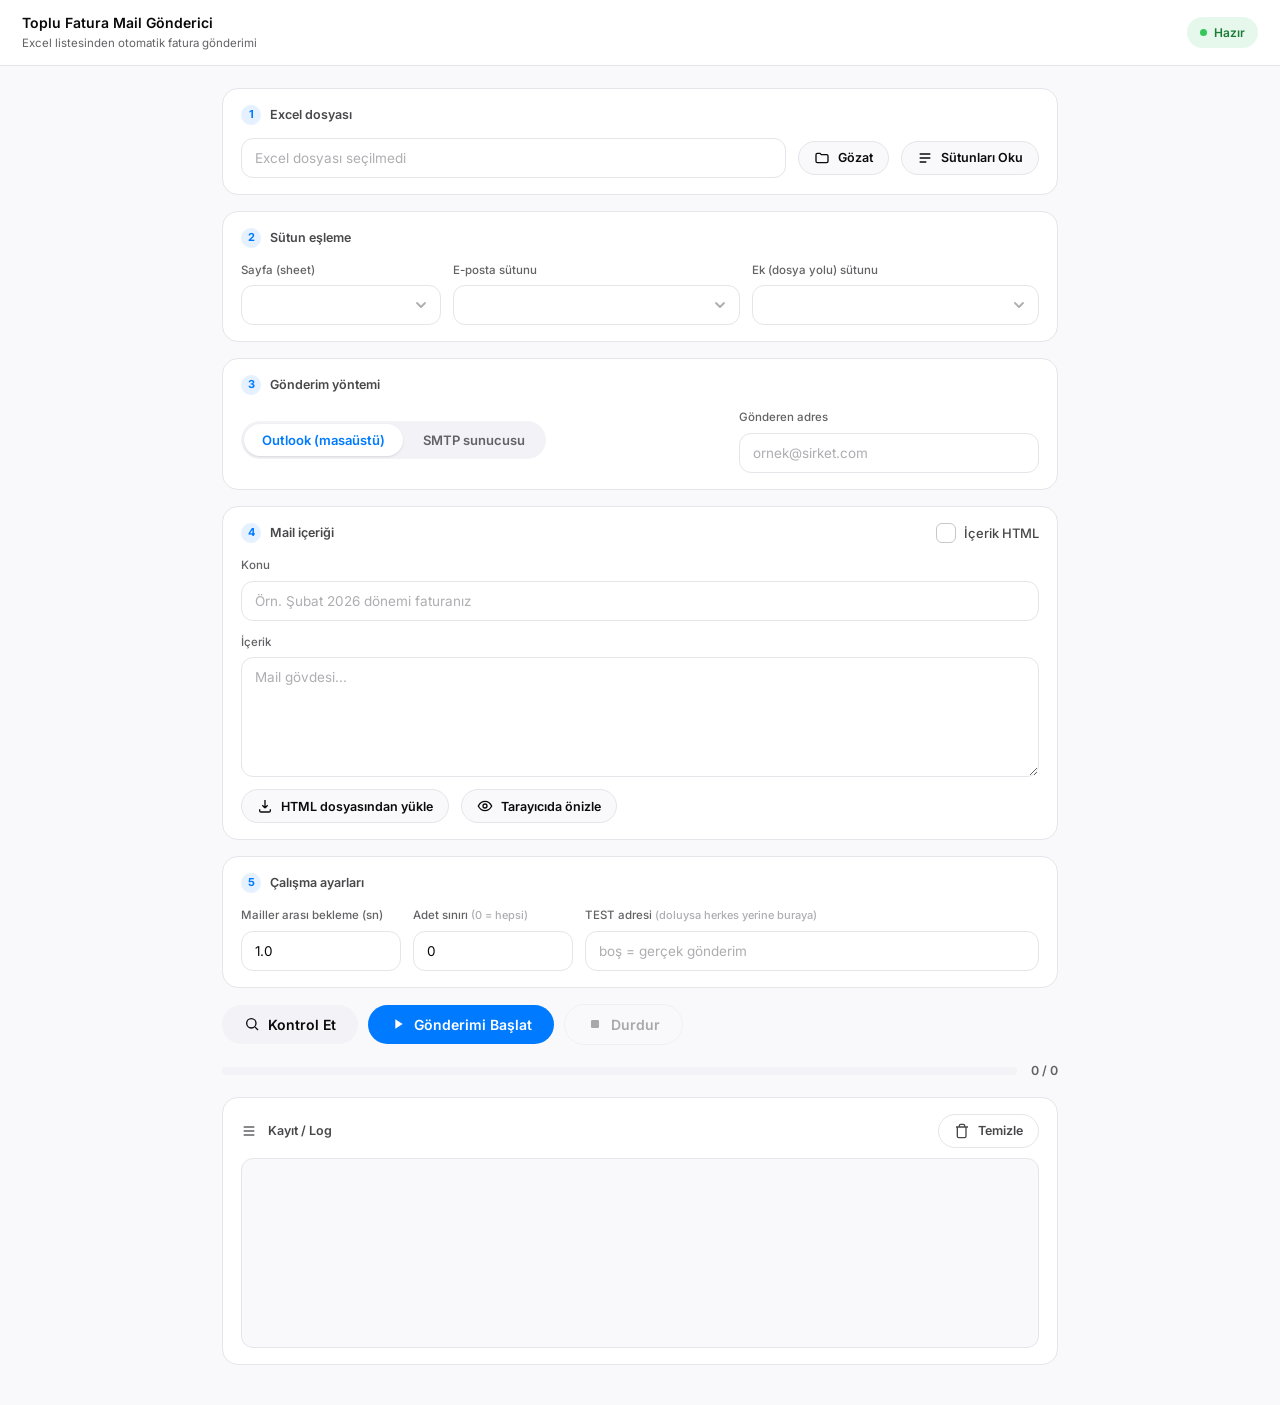
==== Python/bulk-mail-sender/web/index.html @ eb894335 "bulk mail sender tasarım değişikliği" ====
<!doctype html>
<html lang="tr">
<head>
  <meta charset="utf-8" />
  <meta name="viewport" content="width=device-width, initial-scale=1" />
  <meta name="theme-color" content="#007AFF" />
  <title>Toplu Fatura Mail Gönderici</title>
  <link rel="stylesheet" href="theme.css" />
</head>
<body>
  <!-- Üst bar -->
  <div class="topbar">
    <div class="brand">
      <div>
        <div class="brand-title">Toplu Fatura Mail Gönderici</div>
        <div class="brand-sub">Excel listesinden otomatik fatura gönderimi</div>
      </div>
    </div>
    <div id="status" class="status-badge"><span class="dot"></span> Hazır</div>
  </div>

  <div class="wrap">

    <!-- 1) Excel dosyası -->
    <div class="card">
      <div class="card-label"><span class="num">1</span> Excel dosyası</div>
      <div class="row">
        <input type="text" id="xlsx" placeholder="Excel dosyası seçilmedi" readonly style="flex:1" />
        <button class="btn btn-ghost btn-sm" id="btn-browse">
          <svg viewBox="0 0 24 24" fill="none" stroke="currentColor" stroke-width="2"><path d="M3 7a2 2 0 012-2h4l2 2h8a2 2 0 012 2v8a2 2 0 01-2 2H5a2 2 0 01-2-2V7z"/></svg>
          Gözat
        </button>
        <button class="btn btn-ghost btn-sm" id="btn-read">
          <svg viewBox="0 0 24 24" fill="none" stroke="currentColor" stroke-width="2"><path d="M4 6h16M4 12h16M4 18h10"/></svg>
          Sütunları Oku
        </button>
      </div>
    </div>

    <!-- 2) Sütun eşleme -->
    <div class="card">
      <div class="card-label"><span class="num">2</span> Sütun eşleme</div>
      <div class="row">
        <div class="field" style="max-width:200px">
          <span class="field-label">Sayfa (sheet)</span>
          <select id="sheet"></select>
        </div>
        <div class="field">
          <span class="field-label">E-posta sütunu</span>
          <select id="email-col"></select>
        </div>
        <div class="field">
          <span class="field-label">Ek (dosya yolu) sütunu</span>
          <select id="attach-col"></select>
        </div>
      </div>
    </div>

    <!-- 3) Gönderim yöntemi -->
    <div class="card">
      <div class="card-label"><span class="num">3</span> Gönderim yöntemi</div>
      <div class="row" style="justify-content:space-between">
        <div class="seg" id="method-seg">
          <button data-method="outlook" class="on">Outlook (masaüstü)</button>
          <button data-method="smtp">SMTP sunucusu</button>
        </div>
        <div class="field" style="max-width:300px">
          <span class="field-label">Gönderen adres</span>
          <input type="text" id="sender" placeholder="ornek@sirket.com" />
        </div>
      </div>

      <div class="smtp-panel hidden" id="smtp-panel">
        <div class="row">
          <div class="field"><span class="field-label">Sunucu</span><input type="text" id="smtp-host" placeholder="smtp.sirket.com" /></div>
          <div class="field" style="max-width:110px"><span class="field-label">Port</span><input type="number" id="smtp-port" value="587" /></div>
          <div class="field" style="max-width:150px"><span class="field-label">Güvenlik</span>
            <select id="smtp-security"><option value="starttls">starttls</option><option value="ssl">ssl</option><option value="none">none</option></select>
          </div>
        </div>
        <div class="row" style="margin-top:12px">
          <div class="field"><span class="field-label">Kullanıcı</span><input type="text" id="smtp-user" placeholder="kullanıcı adı" /></div>
          <div class="field"><span class="field-label">Şifre <span class="hint">(kaydedilir)</span></span><input type="password" id="smtp-pass" placeholder="••••••••" /></div>
        </div>
      </div>
    </div>

    <!-- 4) Mail içeriği -->
    <div class="card">
      <div class="card-label" style="justify-content:space-between">
        <span style="display:flex;align-items:center;gap:9px"><span class="num">4</span> Mail içeriği</span>
        <label class="check">
          <input type="checkbox" id="is-html" />
          <span class="box"><svg viewBox="0 0 24 24" fill="none" stroke="currentColor" stroke-width="3"><path d="M20 6L9 17l-5-5"/></svg></span>
          İçerik HTML
        </label>
      </div>
      <div class="field" style="margin-bottom:12px">
        <span class="field-label">Konu</span>
        <input type="text" id="subject" placeholder="Örn. Şubat 2026 dönemi faturanız" />
      </div>
      <div class="field">
        <span class="field-label">İçerik</span>
        <textarea id="body" placeholder="Mail gövdesi..."></textarea>
      </div>
      <div class="row" style="margin-top:12px">
        <button class="btn btn-ghost btn-sm" id="btn-load-html">
          <svg viewBox="0 0 24 24" fill="none" stroke="currentColor" stroke-width="2"><path d="M12 3v12m0 0l-4-4m4 4l4-4M4 17v2a2 2 0 002 2h12a2 2 0 002-2v-2"/></svg>
          HTML dosyasından yükle
        </button>
        <button class="btn btn-ghost btn-sm" id="btn-preview">
          <svg viewBox="0 0 24 24" fill="none" stroke="currentColor" stroke-width="2"><path d="M2 12s3.5-7 10-7 10 7 10 7-3.5 7-10 7-10-7-10-7z"/><circle cx="12" cy="12" r="3"/></svg>
          Tarayıcıda önizle
        </button>
      </div>
    </div>

    <!-- 5) Çalışma ayarları -->
    <div class="card">
      <div class="card-label"><span class="num">5</span> Çalışma ayarları</div>
      <div class="row">
        <div class="field" style="max-width:160px">
          <span class="field-label">Mailler arası bekleme (sn)</span>
          <input type="number" id="delay" value="1.0" step="0.1" min="0" />
        </div>
        <div class="field" style="max-width:160px">
          <span class="field-label">Adet sınırı <span class="hint">(0 = hepsi)</span></span>
          <input type="number" id="limit" value="0" min="0" />
        </div>
        <div class="field">
          <span class="field-label">TEST adresi <span class="hint">(doluysa herkes yerine buraya)</span></span>
          <input type="text" id="test" placeholder="boş = gerçek gönderim" />
        </div>
      </div>
    </div>

    <!-- Aksiyonlar -->
    <div class="actions">
      <button class="btn btn-secondary" id="btn-check">
        <svg viewBox="0 0 24 24" fill="none" stroke="currentColor" stroke-width="2"><circle cx="11" cy="11" r="7"/><path d="M21 21l-4.3-4.3"/></svg>
        Kontrol Et
      </button>
      <button class="btn btn-primary" id="btn-start">
        <svg viewBox="0 0 24 24" fill="currentColor"><path d="M8 5v14l11-7z"/></svg>
        Gönderimi Başlat
      </button>
      <button class="btn btn-outline" id="btn-stop" disabled>
        <svg viewBox="0 0 24 24" fill="currentColor"><rect x="6" y="6" width="12" height="12" rx="2"/></svg>
        Durdur
      </button>
    </div>
    <div class="progress-row">
      <div class="track"><div class="fill" id="fill"></div></div>
      <span class="count" id="count">0 / 0</span>
    </div>

    <!-- Log -->
    <div class="card">
      <div class="log-head">
        <div class="card-label" style="margin-bottom:0"><svg width="16" height="16" viewBox="0 0 24 24" fill="none" stroke="var(--gray-500)" stroke-width="2" style="margin-right:2px"><path d="M4 6h16M4 12h16M4 18h16"/></svg> Kayıt / Log</div>
        <button class="btn btn-outline btn-sm" id="btn-clear-log">
          <svg viewBox="0 0 24 24" fill="none" stroke="currentColor" stroke-width="2"><path d="M3 6h18M8 6V4a2 2 0 012-2h4a2 2 0 012 2v2m2 0v14a2 2 0 01-2 2H7a2 2 0 01-2-2V6"/></svg>
          Temizle
        </button>
      </div>
      <div class="log" id="log"></div>
    </div>

  </div>

  <!-- Bildirim ve onay katmanları -->
  <div class="toast-wrap" id="toast-wrap"></div>
  <div class="modal-backdrop hidden" id="modal">
    <div class="modal">
      <h3 id="modal-title">Onay</h3>
      <div class="modal-body" id="modal-body"></div>
      <div class="modal-actions">
        <button class="btn btn-secondary btn-sm" id="modal-cancel">Vazgeç</button>
        <button class="btn btn-primary btn-sm" id="modal-ok">Başlat</button>
      </div>
    </div>
  </div>

  <script src="app.js"></script>
</body>
</html>
---- Python/bulk-mail-sender/web/theme.css ----
/* ================================================================
   Toplu Fatura Mail Gönderici — yavuzyazici.com teması
   Renk/tipografi değerleri siteyle birebir aynıdır (app.css :root).
   ================================================================ */

@font-face { font-family:'Inter'; font-style:normal; font-weight:400; font-display:swap; src:url('fonts/Inter-400.ttf') format('truetype'); }
@font-face { font-family:'Inter'; font-style:normal; font-weight:500; font-display:swap; src:url('fonts/Inter-500.ttf') format('truetype'); }
@font-face { font-family:'Inter'; font-style:normal; font-weight:600; font-display:swap; src:url('fonts/Inter-600.ttf') format('truetype'); }
@font-face { font-family:'Inter'; font-style:normal; font-weight:700; font-display:swap; src:url('fonts/Inter-700.ttf') format('truetype'); }
@font-face { font-family:'Inter'; font-style:normal; font-weight:900; font-display:swap; src:url('fonts/Inter-900.ttf') format('truetype'); }

:root {
  --blue: #007AFF;
  --blue-hover: #0062cc;
  --blue-light: rgba(0, 122, 255, 0.1);
  --blue-mid: rgba(0, 122, 255, 0.15);
  --black: #0a0a0a;
  --gray-900: #111111;
  --gray-800: #1c1c1e;
  --gray-700: #2c2c2e;
  --gray-600: #48484a;
  --gray-500: #636366;
  --gray-400: #aeaeb2;
  --gray-300: #c7c7cc;
  --gray-200: #e5e5ea;
  --gray-100: #f2f2f7;
  --gray-50: #f9f9fb;
  --white: #ffffff;
  --green: #34c759;
  --green-dark: #1a7a36;
  --red: #c01616;
  --radius-sm: 8px;
  --radius-md: 12px;
  --radius-lg: 16px;
  --radius-xl: 24px;
  --radius-full: 9999px;
  --shadow-sm: 0 1px 3px rgba(0,0,0,0.07), 0 1px 2px rgba(0,0,0,0.05);
  --shadow-md: 0 4px 12px rgba(0,0,0,0.08), 0 2px 6px rgba(0,0,0,0.05);
  --shadow-lg: 0 10px 40px rgba(0,0,0,0.12), 0 4px 16px rgba(0,0,0,0.08);
  --transition: 0.2s cubic-bezier(0.4, 0, 0.2, 1);
  --font: 'Inter', -apple-system, BlinkMacSystemFont, 'Segoe UI', sans-serif;
}

*, *::before, *::after { box-sizing: border-box; margin: 0; padding: 0; }

html { font-size: 15px; }
body {
  font-family: var(--font);
  background: var(--gray-50);
  color: var(--black);
  line-height: 1.6;
  -webkit-font-smoothing: antialiased;
  -moz-osx-font-smoothing: grayscale;
  overflow-x: hidden;
}
::-webkit-scrollbar { width: 8px; }
::-webkit-scrollbar-track { background: transparent; }
::-webkit-scrollbar-thumb { background: var(--gray-300); border-radius: 99px; }
::-webkit-scrollbar-thumb:hover { background: var(--gray-400); }

h1,h2,h3 { font-weight:700; line-height:1.2; letter-spacing:-0.02em; }

/* ---- Üst bar ---- */
.topbar {
  position: sticky; top: 0; z-index: 50;
  display: flex; align-items: center; justify-content: space-between;
  padding: 12px 22px;
  background: rgba(255,255,255,0.92);
  backdrop-filter: blur(20px); -webkit-backdrop-filter: blur(20px);
  border-bottom: 1px solid var(--gray-200);
}
.brand { display: flex; align-items: center; gap: 12px; }
.logo-mark {
  font-size: 18px; font-weight: 800; letter-spacing: -0.03em; color: var(--black);
}
.logo-mark .accent { color: var(--blue); font-style: italic; }
.brand-divider { width: 1px; height: 22px; background: var(--gray-200); }
.brand-title { font-size: 14px; font-weight: 600; }
.brand-sub { font-size: 11.5px; color: var(--gray-500); }
.status-badge {
  display: inline-flex; align-items: center; gap: 7px;
  background: rgba(52,199,89,0.12); color: var(--green-dark);
  padding: 6px 13px; border-radius: var(--radius-full);
  font-size: 12px; font-weight: 600;
}
.status-badge .dot { width: 7px; height: 7px; border-radius: 50%; background: var(--green); }
.status-badge.busy { background: var(--blue-light); color: var(--blue); }
.status-badge.busy .dot { background: var(--blue); animation: pulse 1.2s ease infinite; }
@keyframes pulse { 0%,100%{opacity:1;} 50%{opacity:0.35;} }

/* ---- Sayfa düzeni ---- */
.wrap { max-width: 880px; margin: 0 auto; padding: 22px 22px 40px; display: flex; flex-direction: column; gap: 16px; }

/* ---- Kart ---- */
.card { background: var(--white); border: 1.5px solid var(--gray-200); border-radius: var(--radius-lg); padding: 16px 18px; }
.card-label { display: flex; align-items: center; gap: 9px; font-size: 12.5px; font-weight: 600; color: var(--gray-600); margin-bottom: 13px; }
.num { width: 20px; height: 20px; border-radius: var(--radius-full); background: var(--blue-light); color: var(--blue); font-size: 11px; font-weight: 700; display: flex; align-items: center; justify-content: center; flex-shrink: 0; }

.row { display: flex; gap: 12px; align-items: center; flex-wrap: wrap; }
.field { display: flex; flex-direction: column; gap: 6px; flex: 1; min-width: 0; }
.field-label { font-size: 11.5px; color: var(--gray-500); font-weight: 500; }
.hint { font-size: 11px; color: var(--gray-400); }

/* ---- Form elemanları ---- */
input[type=text], input[type=password], input[type=number], select, textarea {
  width: 100%; font-family: var(--font); font-size: 13.5px; color: var(--black);
  background: var(--white); border: 1.5px solid var(--gray-200); border-radius: var(--radius-md);
  padding: 9px 13px; height: 40px; outline: none; transition: border-color var(--transition), box-shadow var(--transition);
}
textarea { height: auto; min-height: 120px; resize: vertical; line-height: 1.6; }
input:focus, select:focus, textarea:focus { border-color: var(--blue); box-shadow: 0 0 0 3px var(--blue-light); }
input:disabled, select:disabled { background: var(--gray-100); color: var(--gray-400); cursor: not-allowed; }
input::placeholder, textarea::placeholder { color: var(--gray-400); }
select { cursor: pointer; -webkit-appearance: none; appearance: none;
  background-image: url("data:image/svg+xml,%3Csvg xmlns='http://www.w3.org/2000/svg' width='12' height='12' viewBox='0 0 12 12' fill='none'%3E%3Cpath d='M2 4l4 4 4-4' stroke='%23aeaeb2' stroke-width='1.8' stroke-linecap='round' stroke-linejoin='round'/%3E%3C/svg%3E");
  background-repeat: no-repeat; background-position: right 13px center; padding-right: 32px; }

/* ---- Butonlar (hap) ---- */
.btn {
  display: inline-flex; align-items: center; justify-content: center; gap: 8px;
  padding: 11px 22px; border-radius: var(--radius-full);
  font-size: 14px; font-weight: 600; font-family: var(--font);
  cursor: pointer; border: none; outline: none; white-space: nowrap;
  transition: all var(--transition);
}
.btn svg { width: 16px; height: 16px; }
.btn-primary { background: var(--blue); color: #fff; }
.btn-primary:hover { background: var(--blue-hover); transform: translateY(-1px); box-shadow: 0 4px 16px rgba(0,122,255,0.35); }
.btn-secondary { background: var(--gray-100); color: var(--black); }
.btn-secondary:hover { background: var(--gray-200); transform: translateY(-1px); }
.btn-outline { background: transparent; color: var(--gray-600); border: 1.5px solid var(--gray-200); }
.btn-outline:hover { border-color: var(--blue); color: var(--blue); }
.btn:disabled { opacity: 0.45; cursor: not-allowed; transform: none; box-shadow: none; }
.btn-sm { padding: 8px 15px; font-size: 12.5px; }
.btn-ghost { background: var(--gray-50); color: var(--black); border: 1.5px solid var(--gray-200); }
.btn-ghost:hover { border-color: var(--blue); color: var(--blue); }

/* ---- Segment (Outlook / SMTP) ---- */
.seg { display: inline-flex; background: var(--gray-100); border-radius: var(--radius-full); padding: 3px; gap: 2px; }
.seg button {
  border: none; background: none; cursor: pointer; font-family: var(--font);
  padding: 8px 18px; border-radius: var(--radius-full); font-size: 13px; font-weight: 600; color: var(--gray-500);
  transition: all var(--transition);
}
.seg button.on { background: var(--white); color: var(--blue); box-shadow: var(--shadow-sm); }

/* ---- Onay kutusu (İçerik HTML) ---- */
.check { display: inline-flex; align-items: center; gap: 8px; cursor: pointer; font-size: 13px; font-weight: 500; color: var(--gray-600); user-select: none; }
.check input { position: absolute; opacity: 0; width: 0; height: 0; }
.check .box { width: 20px; height: 20px; border-radius: 6px; border: 1.5px solid var(--gray-300); display: flex; align-items: center; justify-content: center; transition: all var(--transition); background: var(--white); }
.check .box svg { width: 13px; height: 13px; color: #fff; opacity: 0; }
.check input:checked + .box { background: var(--blue); border-color: var(--blue); }
.check input:checked + .box svg { opacity: 1; }

/* ---- İlerleme ---- */
.actions { display: flex; gap: 10px; align-items: center; flex-wrap: wrap; }
.progress-row { display: flex; align-items: center; gap: 14px; }
.track { flex: 1; height: 8px; background: var(--gray-100); border-radius: var(--radius-full); overflow: hidden; }
.track .fill { height: 100%; width: 0%; background: var(--blue); border-radius: var(--radius-full); transition: width 0.25s ease; }
.count { font-size: 12.5px; font-weight: 600; color: var(--gray-500); white-space: nowrap; }

/* ---- Log ---- */
.log-head { display: flex; align-items: center; justify-content: space-between; margin-bottom: 10px; }
.log {
  background: var(--gray-50); border: 1.5px solid var(--gray-200); border-radius: var(--radius-md);
  padding: 12px 14px; font-size: 12.5px; line-height: 1.85; height: 190px; overflow-y: auto;
  font-family: 'Inter', ui-monospace, monospace;
}
.log .l-ok { color: var(--green-dark); }
.log .l-error { color: var(--red); }
.log .l-info { color: var(--gray-500); }

/* ---- SMTP alt panel geçişi ---- */
.smtp-panel { margin-top: 12px; padding-top: 14px; border-top: 1px solid var(--gray-200); }
.smtp-panel.hidden { display: none; }

/* ---- Toast ---- */
.toast-wrap { position: fixed; top: 16px; left: 50%; transform: translateX(-50%); z-index: 200; display: flex; flex-direction: column; gap: 8px; align-items: center; }
.toast {
  background: var(--white); border: 1.5px solid var(--gray-200); border-radius: var(--radius-md);
  box-shadow: var(--shadow-lg); padding: 12px 18px; font-size: 13px; font-weight: 500; max-width: 520px;
  display: flex; align-items: center; gap: 10px; animation: toastIn 0.2s cubic-bezier(0.34,1.56,0.64,1);
}
.toast.error { border-color: rgba(192,22,22,0.4); }
.toast.success { border-color: rgba(52,199,89,0.4); }
.toast .ic { flex-shrink: 0; }
.toast.error .ic { color: var(--red); }
.toast.success .ic { color: var(--green-dark); }
.toast.info .ic { color: var(--blue); }
@keyframes toastIn { from { opacity: 0; transform: translateY(-10px); } to { opacity: 1; transform: translateY(0); } }

/* ---- Onay modalı ---- */
.modal-backdrop { position: fixed; inset: 0; background: rgba(0,0,0,0.5); backdrop-filter: blur(6px); z-index: 300; display: flex; align-items: center; justify-content: center; padding: 24px; }
.modal-backdrop.hidden { display: none; }
.modal { background: var(--white); border: 1px solid var(--gray-200); border-radius: var(--radius-xl); box-shadow: var(--shadow-lg); max-width: 460px; width: 100%; padding: 24px; animation: toastIn 0.25s cubic-bezier(0.34,1.56,0.64,1); }
.modal h3 { font-size: 18px; font-weight: 800; margin-bottom: 12px; }
.modal .modal-body { font-size: 13.5px; color: var(--gray-600); line-height: 1.7; margin-bottom: 20px; white-space: pre-line; }
.modal .modal-actions { display: flex; gap: 10px; justify-content: flex-end; }
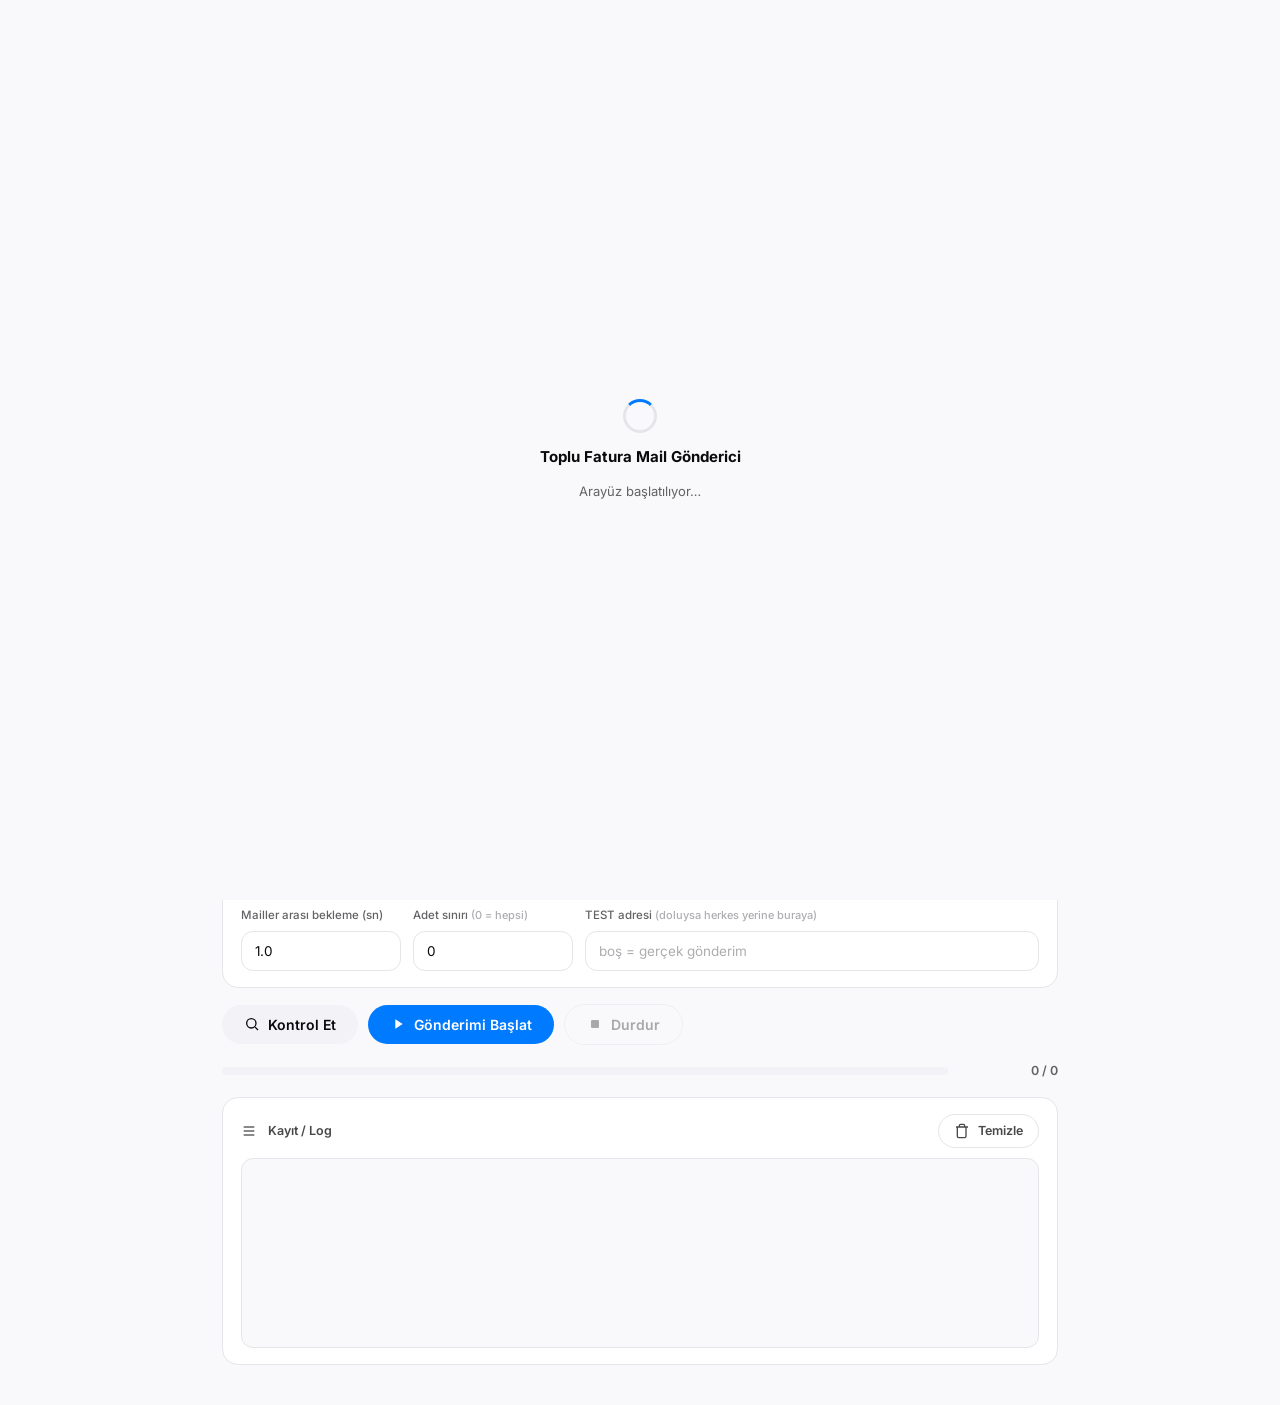
==== commit c8a82af7: "Bulk mail sender performans sorunları giderildi" ====
--- a/Python/bulk-mail-sender/web/index.html
+++ b/Python/bulk-mail-sender/web/index.html
@@ -8,6 +8,16 @@
   <link rel="stylesheet" href="theme.css" />
 </head>
 <body>
+  <!-- Açılış perdesi: HTML ayrıştırılır ayrıştırılmaz görünür. Pencere hiçbir
+       zaman boş/donmuş görünmez; köprü kurulamazsa nedenini burada yazar. -->
+  <div class="boot" id="boot">
+    <div class="boot-card">
+      <div class="boot-spin"></div>
+      <div class="boot-title">Toplu Fatura Mail Gönderici</div>
+      <div class="boot-msg" id="boot-msg">Arayüz başlatılıyor…</div>
+    </div>
+  </div>
+
   <!-- Üst bar -->
   <div class="topbar">
     <div class="brand">
@@ -119,7 +129,7 @@
     <div class="card">
       <div class="card-label"><span class="num">5</span> Çalışma ayarları</div>
       <div class="row">
-        <div class="field" style="max-width:160px">
+        <div class="field" style="max-width:160px" title="İki mailin başlangıcı arasındaki en az süre. Gönderimin kendisi bu süreden düşülür: 1 sn'lik sınırda gönderim 0,8 sn sürdüyse yalnızca 0,2 sn beklenir.">
           <span class="field-label">Mailler arası bekleme (sn)</span>
           <input type="number" id="delay" value="1.0" step="0.1" min="0" />
         </div>
--- a/Python/bulk-mail-sender/web/theme.css
+++ b/Python/bulk-mail-sender/web/theme.css
@@ -60,13 +60,16 @@
 
 h1,h2,h3 { font-weight:700; line-height:1.2; letter-spacing:-0.02em; }
 
-/* ---- Üst bar ---- */
+/* ---- Üst bar ----
+   Not: Burada eskiden 'backdrop-filter: blur(20px)' vardı. Yapışkan (sticky) bir
+   çubukta bulanıklaştırma, sayfadaki HER boyama işleminde pencere genişliğinde
+   yeniden hesaplanır ve WebView2'de gözle görülür takılmaya yol açar. Görsel
+   sonucu neredeyse aynı olan düz (opak) arka planla değiştirildi. */
 .topbar {
   position: sticky; top: 0; z-index: 50;
   display: flex; align-items: center; justify-content: space-between;
   padding: 12px 22px;
-  background: rgba(255,255,255,0.92);
-  backdrop-filter: blur(20px); -webkit-backdrop-filter: blur(20px);
+  background: #fdfdfe;
   border-bottom: 1px solid var(--gray-200);
 }
 .brand { display: flex; align-items: center; gap: 12px; }
@@ -116,12 +119,16 @@
   background-repeat: no-repeat; background-position: right 13px center; padding-right: 32px; }
 
 /* ---- Butonlar (hap) ---- */
+/* transition: all -> her özellik için geçiş demektir; tarayıcı hangi özelliğin
+   değiştiğini bilemediği için gereksiz yeniden hesap yapar. Hedefli geçiş daha ucuz. */
 .btn {
   display: inline-flex; align-items: center; justify-content: center; gap: 8px;
   padding: 11px 22px; border-radius: var(--radius-full);
   font-size: 14px; font-weight: 600; font-family: var(--font);
   cursor: pointer; border: none; outline: none; white-space: nowrap;
-  transition: all var(--transition);
+  transition: background-color var(--transition), color var(--transition),
+              border-color var(--transition), box-shadow var(--transition),
+              transform var(--transition), opacity var(--transition);
 }
 .btn svg { width: 16px; height: 16px; }
 .btn-primary { background: var(--blue); color: #fff; }
@@ -140,31 +147,42 @@
 .seg button {
   border: none; background: none; cursor: pointer; font-family: var(--font);
   padding: 8px 18px; border-radius: var(--radius-full); font-size: 13px; font-weight: 600; color: var(--gray-500);
-  transition: all var(--transition);
+  transition: background-color var(--transition), color var(--transition), box-shadow var(--transition);
 }
 .seg button.on { background: var(--white); color: var(--blue); box-shadow: var(--shadow-sm); }
 
 /* ---- Onay kutusu (İçerik HTML) ---- */
 .check { display: inline-flex; align-items: center; gap: 8px; cursor: pointer; font-size: 13px; font-weight: 500; color: var(--gray-600); user-select: none; }
 .check input { position: absolute; opacity: 0; width: 0; height: 0; }
-.check .box { width: 20px; height: 20px; border-radius: 6px; border: 1.5px solid var(--gray-300); display: flex; align-items: center; justify-content: center; transition: all var(--transition); background: var(--white); }
+.check .box { width: 20px; height: 20px; border-radius: 6px; border: 1.5px solid var(--gray-300); display: flex; align-items: center; justify-content: center; transition: background-color var(--transition), border-color var(--transition); background: var(--white); }
 .check .box svg { width: 13px; height: 13px; color: #fff; opacity: 0; }
 .check input:checked + .box { background: var(--blue); border-color: var(--blue); }
 .check input:checked + .box svg { opacity: 1; }
 
-/* ---- İlerleme ---- */
+/* ---- İlerleme ----
+   Çubuk 'width' yerine 'transform: scaleX()' ile büyür: genişlik değişimi
+   yerleşimi (layout) tetikler, ölçekleme ise yalnızca GPU birleştirmesini.
+   Saniyede birkaç kez güncellenen bir çubukta fark hissedilir. */
 .actions { display: flex; gap: 10px; align-items: center; flex-wrap: wrap; }
 .progress-row { display: flex; align-items: center; gap: 14px; }
 .track { flex: 1; height: 8px; background: var(--gray-100); border-radius: var(--radius-full); overflow: hidden; }
-.track .fill { height: 100%; width: 0%; background: var(--blue); border-radius: var(--radius-full); transition: width 0.25s ease; }
-.count { font-size: 12.5px; font-weight: 600; color: var(--gray-500); white-space: nowrap; }
+.track .fill {
+  height: 100%; width: 100%; background: var(--blue); border-radius: var(--radius-full);
+  transform: scaleX(0); transform-origin: left center; will-change: transform;
+  transition: transform 0.25s ease;
+}
+.count { font-size: 12.5px; font-weight: 600; color: var(--gray-500); white-space: nowrap; min-width: 96px; text-align: right; }
 
 /* ---- Log ---- */
 .log-head { display: flex; align-items: center; justify-content: space-between; margin-bottom: 10px; }
+/* contain: content -> log'a satır eklenmesi sayfanın geri kalanının yeniden
+   yerleşimini tetiklemez. overflow-anchor: none -> tarayıcının kaydırma
+   çıpalama düzeltmeleri kaydırmayı zıplatmaz. */
 .log {
   background: var(--gray-50); border: 1.5px solid var(--gray-200); border-radius: var(--radius-md);
   padding: 12px 14px; font-size: 12.5px; line-height: 1.85; height: 190px; overflow-y: auto;
   font-family: 'Inter', ui-monospace, monospace;
+  contain: content; overflow-anchor: none; overflow-wrap: anywhere;
 }
 .log .l-ok { color: var(--green-dark); }
 .log .l-error { color: var(--red); }
@@ -189,8 +207,28 @@
 .toast.info .ic { color: var(--blue); }
 @keyframes toastIn { from { opacity: 0; transform: translateY(-10px); } to { opacity: 1; transform: translateY(0); } }
 
+/* ---- Açılış perdesi ---- */
+.boot {
+  position: fixed; inset: 0; z-index: 400; background: var(--gray-50);
+  display: flex; align-items: center; justify-content: center;
+  opacity: 1; transition: opacity 0.25s ease;
+}
+.boot.gone { opacity: 0; pointer-events: none; }
+.boot-card { text-align: center; display: flex; flex-direction: column; align-items: center; gap: 12px; }
+.boot-title { font-size: 15px; font-weight: 700; }
+.boot-msg { font-size: 13px; color: var(--gray-500); max-width: 460px; line-height: 1.6; }
+.boot-msg.err { color: var(--red); font-weight: 500; }
+.boot-spin {
+  width: 34px; height: 34px; border-radius: 50%;
+  border: 3px solid var(--gray-200); border-top-color: var(--blue);
+  animation: spin 0.8s linear infinite;   /* transform: GPU'da döner, ana iş parçacığını meşgul etmez */
+}
+@keyframes spin { to { transform: rotate(360deg); } }
+
 /* ---- Onay modalı ---- */
-.modal-backdrop { position: fixed; inset: 0; background: rgba(0,0,0,0.5); backdrop-filter: blur(6px); z-index: 300; display: flex; align-items: center; justify-content: center; padding: 24px; }
+/* Arka plan bulanıklığı yerine biraz daha koyu bir örtü: aynı odak etkisi,
+   tüm sayfayı yeniden boyamadan (modal açılışı anında gelir). */
+.modal-backdrop { position: fixed; inset: 0; background: rgba(0,0,0,0.55); z-index: 300; display: flex; align-items: center; justify-content: center; padding: 24px; }
 .modal-backdrop.hidden { display: none; }
 .modal { background: var(--white); border: 1px solid var(--gray-200); border-radius: var(--radius-xl); box-shadow: var(--shadow-lg); max-width: 460px; width: 100%; padding: 24px; animation: toastIn 0.25s cubic-bezier(0.34,1.56,0.64,1); }
 .modal h3 { font-size: 18px; font-weight: 800; margin-bottom: 12px; }
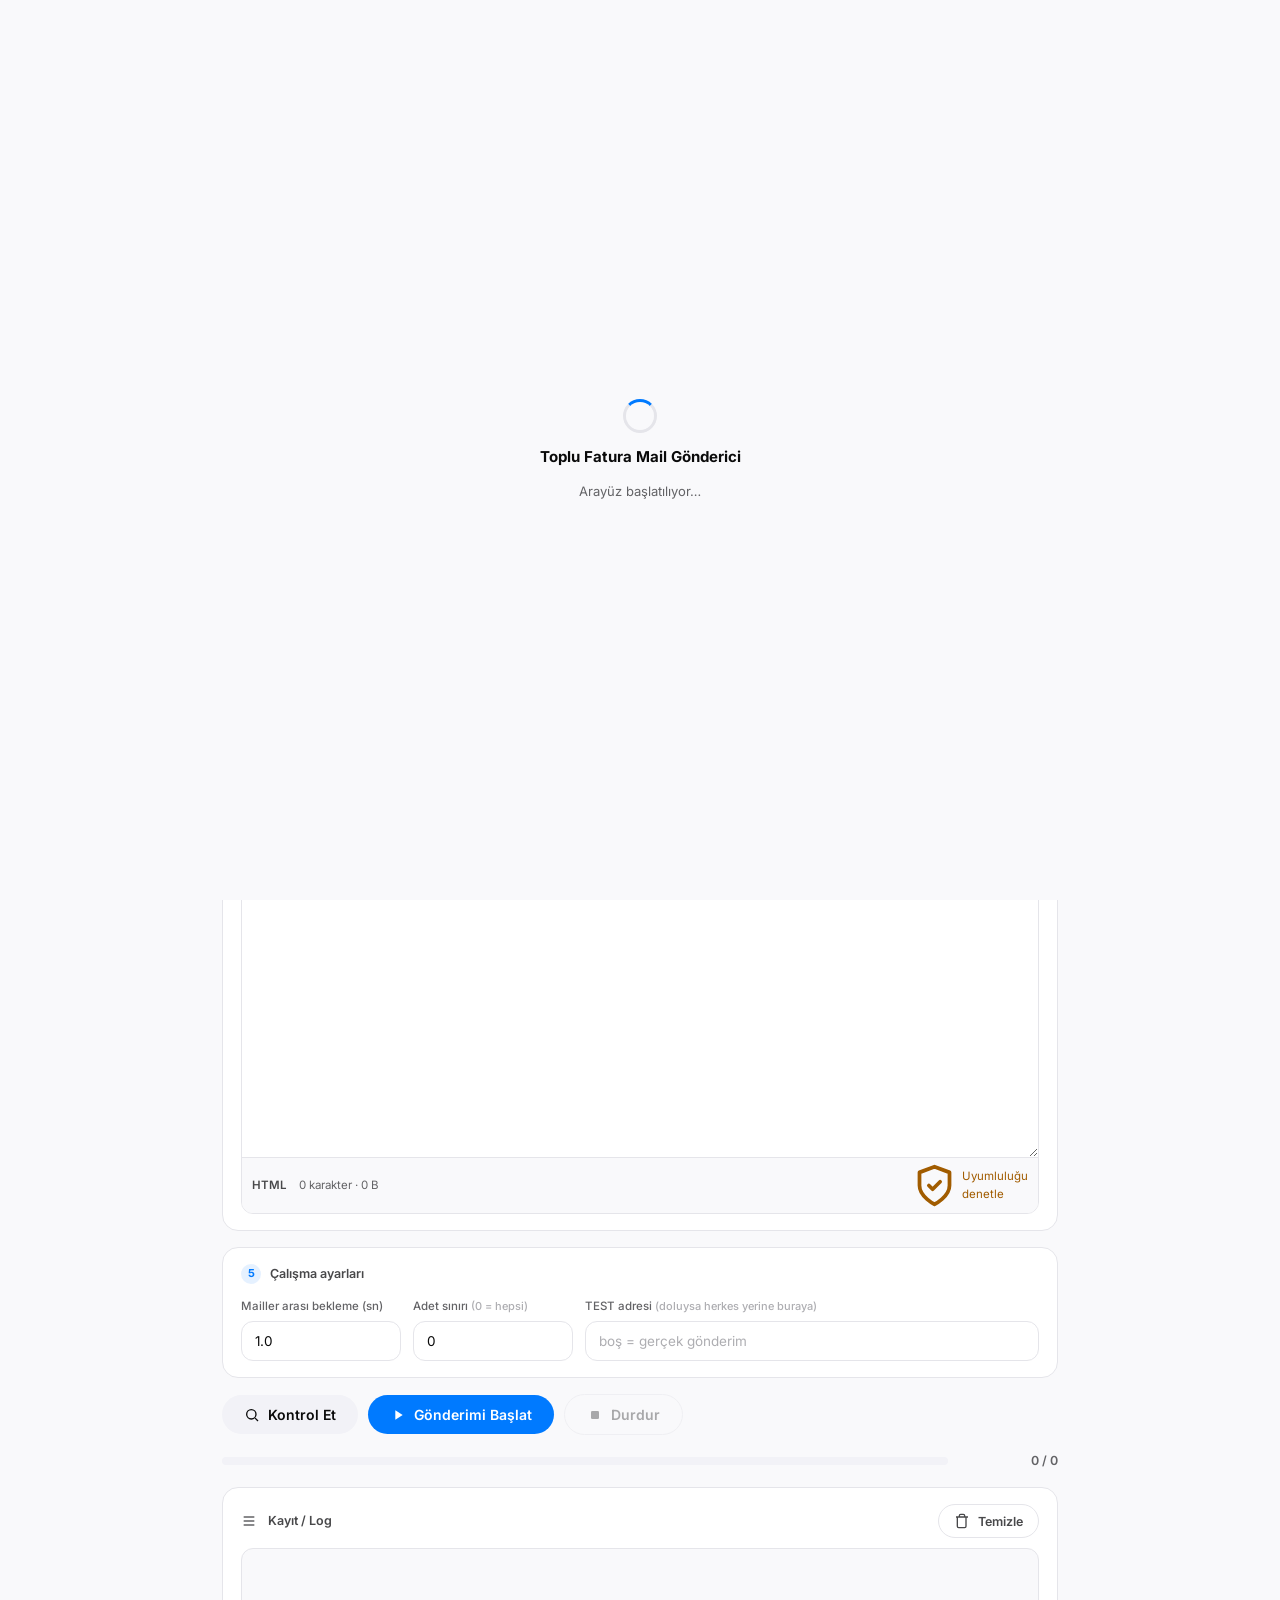
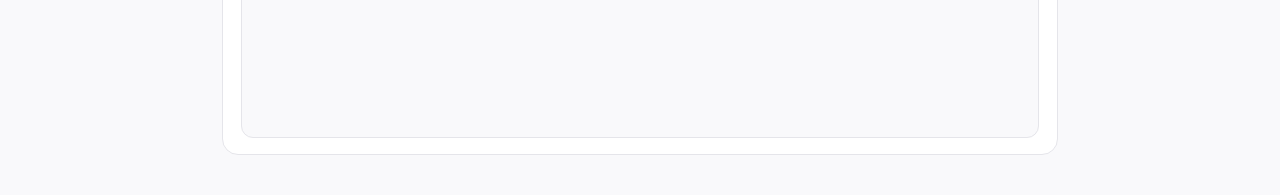
==== commit 0028a8eb: "toplu mail gönderici uygulama geliştirmeler" ====
--- a/Python/bulk-mail-sender/web/index.html
+++ b/Python/bulk-mail-sender/web/index.html
@@ -6,6 +6,7 @@
   <meta name="theme-color" content="#007AFF" />
   <title>Toplu Fatura Mail Gönderici</title>
   <link rel="stylesheet" href="theme.css" />
+  <link rel="stylesheet" href="editor.css" />
 </head>
 <body>
   <!-- Açılış perdesi: HTML ayrıştırılır ayrıştırılmaz görünür. Pencere hiçbir
@@ -60,7 +61,7 @@
           <select id="email-col"></select>
         </div>
         <div class="field">
-          <span class="field-label">Ek (dosya yolu) sütunu</span>
+          <span class="field-label">Ek (dosya yolu) sütunu <span class="hint">(isteğe bağlı)</span></span>
           <select id="attach-col"></select>
         </div>
       </div>
@@ -100,28 +101,26 @@
       <div class="card-label" style="justify-content:space-between">
         <span style="display:flex;align-items:center;gap:9px"><span class="num">4</span> Mail içeriği</span>
         <label class="check">
-          <input type="checkbox" id="is-html" />
+          <!-- Öntanımlı İŞARETLİ: editör de HTML kipinde açılır. İkisi
+               ayrışırsa gövde HTML üretilip düz metin olarak gönderilir. -->
+          <input type="checkbox" id="is-html" checked />
           <span class="box"><svg viewBox="0 0 24 24" fill="none" stroke="currentColor" stroke-width="3"><path d="M20 6L9 17l-5-5"/></svg></span>
           İçerik HTML
         </label>
       </div>
       <div class="field" style="margin-bottom:12px">
-        <span class="field-label">Konu</span>
-        <input type="text" id="subject" placeholder="Örn. Şubat 2026 dönemi faturanız" />
+        <span class="field-label">Konu <span class="hint">({Sütun} yazarak kişiselleştirebilirsiniz)</span></span>
+        <div class="row" style="gap:8px;flex-wrap:nowrap">
+          <input type="text" id="subject" placeholder="Örn. {Fatura No} numaralı faturanız" style="flex:1" />
+          <button class="btn btn-ghost btn-sm" id="btn-subject-field" title="Konuya Excel sütunu ekle">
+            <svg viewBox="0 0 24 24" fill="none" stroke="currentColor" stroke-width="2" stroke-linecap="round" stroke-linejoin="round"><path d="M8 3H6a2 2 0 00-2 2v4l-2 3 2 3v4a2 2 0 002 2h2M16 3h2a2 2 0 012 2v4l2 3-2 3v4a2 2 0 01-2 2h-2"/></svg>
+            Alan
+          </button>
+        </div>
       </div>
       <div class="field">
         <span class="field-label">İçerik</span>
-        <textarea id="body" placeholder="Mail gövdesi..."></textarea>
-      </div>
-      <div class="row" style="margin-top:12px">
-        <button class="btn btn-ghost btn-sm" id="btn-load-html">
-          <svg viewBox="0 0 24 24" fill="none" stroke="currentColor" stroke-width="2"><path d="M12 3v12m0 0l-4-4m4 4l4-4M4 17v2a2 2 0 002 2h12a2 2 0 002-2v-2"/></svg>
-          HTML dosyasından yükle
-        </button>
-        <button class="btn btn-ghost btn-sm" id="btn-preview">
-          <svg viewBox="0 0 24 24" fill="none" stroke="currentColor" stroke-width="2"><path d="M2 12s3.5-7 10-7 10 7 10 7-3.5 7-10 7-10-7-10-7z"/><circle cx="12" cy="12" r="3"/></svg>
-          Tarayıcıda önizle
-        </button>
+        <div id="editor-mount"></div>
       </div>
     </div>
 
@@ -191,6 +190,7 @@
     </div>
   </div>
 
+  <script src="editor.js"></script>
   <script src="app.js"></script>
 </body>
 </html>
--- a/Python/bulk-mail-sender/web/editor.css
+++ b/Python/bulk-mail-sender/web/editor.css
@@ -0,0 +1,271 @@
+/* ================================================================
+   Mail HTML Editörü — yavuzyazici.com teması
+   Renk/ölçü değişkenleri theme.css'ten gelir; burada yalnızca
+   editöre özgü bileşenler tanımlıdır.
+
+   Not: Düzenleme yüzeyi bir <iframe>'dir. Mailin kendi CSS'i
+   (Word'den gelen <style> blokları dahil) uygulamanın arayüzüne
+   sızmasın diye başka bir yol yoktur.
+   ================================================================ */
+
+.ed {
+  border: 1.5px solid var(--gray-200);
+  border-radius: var(--radius-md);
+  background: var(--white);
+  display: flex;
+  flex-direction: column;
+  overflow: hidden;
+  min-height: 0;
+}
+.ed.focus { border-color: var(--blue); box-shadow: 0 0 0 3px var(--blue-light); }
+
+/* ---- Tam ekran ---- */
+.ed.full {
+  position: fixed; inset: 12px; z-index: 250;
+  border-radius: var(--radius-lg);
+  box-shadow: var(--shadow-lg);
+}
+.ed-backdrop { position: fixed; inset: 0; background: rgba(0,0,0,.35); z-index: 249; }
+.ed-backdrop.hidden { display: none; }
+
+/* ---- Araç çubukları ---- */
+.ed-bar {
+  display: flex; align-items: center; gap: 2px; flex-wrap: wrap;
+  padding: 5px 6px;
+  background: var(--gray-50);
+  border-bottom: 1px solid var(--gray-200);
+}
+.ed-bar + .ed-bar { background: var(--white); }
+.ed-sep { width: 1px; align-self: stretch; margin: 3px 4px; background: var(--gray-200); flex: none; }
+.ed-spacer { flex: 1 1 auto; min-width: 4px; }
+
+.ed-btn {
+  display: inline-flex; align-items: center; justify-content: center; gap: 5px;
+  height: 28px; min-width: 28px; padding: 0 5px;
+  border: none; background: transparent; border-radius: 7px;
+  color: var(--gray-700); cursor: pointer; font-family: var(--font);
+  font-size: 12.5px; font-weight: 500; white-space: nowrap;
+  transition: background-color .13s ease, color .13s ease;
+}
+.ed-btn svg { width: 15px; height: 15px; flex: none; pointer-events: none; }
+.ed-btn:hover { background: var(--gray-200); }
+.ed-btn:active { background: var(--gray-300); }
+.ed-btn.on { background: var(--blue-light); color: var(--blue); }
+.ed-btn:disabled { opacity: .35; cursor: not-allowed; background: transparent; }
+.ed-btn.txt { padding: 0 9px; }
+.ed-btn .caret { width: 9px; height: 9px; opacity: .5; }
+
+/* Yazı tipi / boyut açılır kutuları */
+.ed-select {
+  height: 28px; border: 1px solid var(--gray-200); border-radius: 7px;
+  background: var(--white); font-family: var(--font); font-size: 12px;
+  color: var(--gray-700); padding: 0 22px 0 8px; cursor: pointer; outline: none;
+  -webkit-appearance: none; appearance: none;
+  background-image: url("data:image/svg+xml,%3Csvg xmlns='http://www.w3.org/2000/svg' width='10' height='10' viewBox='0 0 12 12' fill='none'%3E%3Cpath d='M2 4l4 4 4-4' stroke='%23aeaeb2' stroke-width='1.8' stroke-linecap='round' stroke-linejoin='round'/%3E%3C/svg%3E");
+  background-repeat: no-repeat; background-position: right 6px center;
+}
+.ed-select:focus { border-color: var(--blue); }
+.ed-select.w-font { width: 116px; }
+.ed-select.w-size { width: 64px; }
+.ed-select.w-block { width: 92px; }
+
+/* Mod seçici (Tasarım / Kod / Bölünmüş) */
+.ed-modes { display: inline-flex; background: var(--gray-100); border-radius: var(--radius-full); padding: 2px; gap: 2px; }
+.ed-modes button {
+  border: none; background: none; cursor: pointer; font-family: var(--font);
+  padding: 4px 11px; border-radius: var(--radius-full); font-size: 12px; font-weight: 600;
+  color: var(--gray-500); display: inline-flex; align-items: center; gap: 5px;
+  transition: background-color .13s ease, color .13s ease;
+}
+.ed-modes button svg { width: 13px; height: 13px; }
+.ed-modes button.on { background: var(--white); color: var(--blue); box-shadow: var(--shadow-sm); }
+
+/* ---- Gövde ----
+   DİKKAT: burada 'flex: 1' KULLANILMAZ. Sütun yönlü bir flex kabında
+   'flex:1' -> 'flex-basis:0' demektir ve yazdığımız height'i geçersiz kılar;
+   iframe de kendi öntanımlı 150px'ine düşer. Sabit yükseklik + 'flex:none'
+   şart. (Tam ekranda tam tersi: kalan alanı kaplaması gerekir.)
+   'resize: vertical' ile kullanıcı alt kenardan sürükleyip büyütebilir. */
+.ed-body {
+  display: flex; position: relative;
+  flex: none; height: 360px; min-height: 160px;
+  resize: vertical; overflow: hidden;
+}
+.ed.full .ed-body { flex: 1 1 auto; height: auto !important; resize: none; }
+.ed-pane { display: flex; flex-direction: column; min-width: 0; min-height: 0; flex: 1; }
+.ed-pane.hidden { display: none; }
+.ed-body.split .ed-pane + .ed-pane { border-left: 1px solid var(--gray-200); }
+
+.ed-frame { width: 100%; height: 100%; flex: 1; border: none; display: block; background: var(--white); }
+
+/* ---- Kaynak (kod) görünümü ----
+   Vurgulama, metin kutusunun ALTINA çizilen bir <pre> ile yapılır. İkisinin
+   yazı tipi/satır yüksekliği/dolgusu BİREBİR aynı olmalıdır, yoksa harfler
+   kayar. Bu yüzden ölçüler tek bir değişkenden gelir. */
+.ed-code {
+  --code-font: ui-monospace, "Cascadia Mono", Consolas, "SF Mono", Menlo, monospace;
+  --code-size: 12.5px;
+  --code-line: 1.55;
+  --code-pad: 10px;
+  position: relative; flex: 1; min-height: 0; display: flex; background: var(--white);
+}
+.ed-gutter {
+  flex: none; width: 44px; overflow: hidden; user-select: none;
+  background: var(--gray-50); border-right: 1px solid var(--gray-200);
+  font-family: var(--code-font); font-size: var(--code-size); line-height: var(--code-line);
+  padding: var(--code-pad) 6px var(--code-pad) 0;
+  color: var(--gray-400); text-align: right; white-space: pre;
+}
+.ed-code.nowrap-off .ed-gutter { display: none; }
+
+.ed-code-wrap { position: relative; flex: 1; min-width: 0; overflow: hidden; }
+.ed-hl, .ed-src {
+  margin: 0; border: 0; outline: none;
+  font-family: var(--code-font); font-size: var(--code-size); line-height: var(--code-line);
+  padding: var(--code-pad);
+  white-space: pre; word-wrap: normal; overflow-wrap: normal; tab-size: 2;
+  letter-spacing: 0; word-spacing: 0;
+}
+.ed-code.wrap .ed-hl, .ed-code.wrap .ed-src { white-space: pre-wrap; overflow-wrap: anywhere; }
+
+.ed-hl {
+  position: absolute; inset: 0; overflow: auto; pointer-events: none;
+  color: var(--gray-800); background: var(--white);
+}
+.ed-src {
+  position: absolute; inset: 0; overflow: auto; resize: none; width: 100%; height: 100%;
+  background: transparent; color: transparent; caret-color: var(--black);
+  -webkit-text-fill-color: transparent;
+}
+.ed-src::selection { background: rgba(0,122,255,.24); -webkit-text-fill-color: transparent; }
+/* Vurgulama kapalıyken (çok büyük belge) metin doğrudan görünür */
+.ed-code.plain .ed-hl { display: none; }
+.ed-code.plain .ed-src { color: var(--gray-800); -webkit-text-fill-color: currentColor; }
+
+/* Sözdizimi renkleri */
+.t-tag   { color: #0f62d0; }
+.t-name  { color: #0f62d0; font-weight: 600; }
+.t-attr  { color: #7a3e9d; }
+.t-val   { color: #1a7a36; }
+.t-cmt   { color: var(--gray-400); font-style: italic; }
+.t-doc   { color: var(--gray-400); }
+.t-css   { color: #a15c00; }
+.t-ph    { background: rgba(0,122,255,.14); color: #0056b3; border-radius: 3px; font-weight: 600; }
+.t-ph-bad{ background: rgba(192,22,22,.12); color: var(--red); border-radius: 3px; font-weight: 600; }
+
+/* ---- Durum çubuğu ---- */
+.ed-status {
+  display: flex; align-items: center; gap: 12px; flex-wrap: wrap;
+  padding: 5px 10px; border-top: 1px solid var(--gray-200);
+  background: var(--gray-50); font-size: 11.5px; color: var(--gray-500);
+}
+.ed-status b { font-weight: 600; color: var(--gray-600); }
+.ed-status .warn { color: #a15c00; cursor: pointer; }
+.ed-status .bad { color: var(--red); cursor: pointer; }
+.ed-status .good { color: var(--green-dark); }
+.ed-status .push { margin-left: auto; }
+
+/* ---- Açılır paneller (alan menüsü, renk, tablo, şablon) ---- */
+/* Paneller <body>'ye eklenir ve 'fixed' konumlanır: editörün 'overflow:hidden'
+   kutusu onları kırpamaz (tam ekranda da, dar pencerede de tam görünürler). */
+.ed-pop {
+  position: fixed; z-index: 260; min-width: 200px;
+  /* max-width ŞART: <body> altında 'fixed' bir kutu, içeriği izin verdiği kadar
+     genişler (pencere kadar). Onsuz alan menüsü 900px'e yayılıyordu. */
+  max-width: min(380px, calc(100vw - 16px));
+  background: var(--white); border: 1.5px solid var(--gray-200); border-radius: var(--radius-md);
+  box-shadow: var(--shadow-lg); padding: 8px;
+  animation: edPopIn .13s ease;
+}
+@keyframes edPopIn { from { opacity: 0; transform: translateY(-4px); } to { opacity: 1; transform: none; } }
+.ed-pop.hidden { display: none; }
+.ed-pop-title { font-size: 11px; font-weight: 700; color: var(--gray-400); text-transform: uppercase; letter-spacing: .04em; padding: 4px 6px 6px; }
+.ed-pop-search {
+  width: 100%; height: 30px; font-size: 12.5px; font-family: var(--font);
+  border: 1.5px solid var(--gray-200); border-radius: 8px; padding: 0 9px; outline: none; margin-bottom: 6px;
+}
+.ed-pop-search:focus { border-color: var(--blue); }
+.ed-pop-list { max-height: 264px; overflow-y: auto; }
+.ed-pop-item {
+  display: flex; align-items: center; gap: 8px; width: 100%;
+  padding: 6px 8px; border: none; background: none; border-radius: 7px;
+  font-family: var(--font); font-size: 12.5px; color: var(--gray-800);
+  cursor: pointer; text-align: left;
+}
+.ed-pop-item:hover, .ed-pop-item.sel { background: var(--blue-light); color: var(--blue); }
+.ed-pop-item .nm { font-weight: 600; white-space: nowrap; overflow: hidden; text-overflow: ellipsis; }
+.ed-pop-item .ex { margin-left: auto; color: var(--gray-400); font-size: 11.5px; max-width: 45%; overflow: hidden; text-overflow: ellipsis; white-space: nowrap; }
+.ed-pop-item:hover .ex { color: var(--blue); opacity: .75; }
+.ed-pop-empty { padding: 10px 8px; font-size: 12px; color: var(--gray-400); }
+.ed-pop-note { padding: 7px 8px 3px; font-size: 11px; color: var(--gray-400); line-height: 1.5; border-top: 1px solid var(--gray-100); margin-top: 6px; }
+.ed-pop-row { display: flex; gap: 6px; align-items: center; padding: 4px 6px; }
+.ed-pop-row label { font-size: 11.5px; color: var(--gray-500); min-width: 42px; }
+.ed-pop-row input[type=text], .ed-pop-row input[type=url], .ed-pop-row select {
+  flex: 1; height: 30px; font-size: 12.5px; font-family: var(--font);
+  border: 1.5px solid var(--gray-200); border-radius: 8px; padding: 0 9px; outline: none; min-width: 0;
+}
+.ed-pop-row input:focus { border-color: var(--blue); }
+.ed-pop-actions { display: flex; gap: 6px; justify-content: flex-end; padding: 8px 6px 2px; }
+
+/* Renk paleti */
+.ed-swatches { display: grid; grid-template-columns: repeat(10, 20px); gap: 4px; padding: 4px 6px; }
+.ed-swatch { width: 20px; height: 20px; border-radius: 5px; border: 1px solid rgba(0,0,0,.12); cursor: pointer; padding: 0; }
+.ed-swatch:hover { transform: scale(1.14); }
+.ed-swatch.none { background: var(--white); position: relative; overflow: hidden; }
+.ed-swatch.none::after { content: ""; position: absolute; left: -4px; top: 9px; width: 28px; height: 1.5px; background: var(--red); transform: rotate(-45deg); }
+
+/* Tablo ızgarası */
+.ed-grid { display: grid; grid-template-columns: repeat(8, 18px); gap: 2px; padding: 6px; }
+.ed-cell { width: 18px; height: 18px; border: 1px solid var(--gray-300); border-radius: 3px; background: var(--white); cursor: pointer; padding: 0; }
+.ed-cell.on { background: var(--blue-light); border-color: var(--blue); }
+.ed-grid-label { text-align: center; font-size: 11.5px; color: var(--gray-500); padding-bottom: 4px; }
+
+/* Şablon listesi */
+.ed-tpl-item { display: flex; align-items: center; gap: 6px; }
+.ed-tpl-item .del { opacity: 0; color: var(--gray-400); border: none; background: none; cursor: pointer; padding: 2px; border-radius: 5px; display: flex; }
+.ed-tpl-item:hover .del { opacity: 1; }
+.ed-tpl-item .del:hover { background: rgba(192,22,22,.12); color: var(--red); }
+.ed-tpl-item .del svg { width: 13px; height: 13px; }
+
+/* Denetim (uyumluluk) listesi */
+.ed-lint { max-height: 260px; overflow-y: auto; }
+.ed-lint-item { display: flex; gap: 8px; padding: 7px 8px; font-size: 12px; line-height: 1.5; border-radius: 7px; }
+.ed-lint-item + .ed-lint-item { border-top: 1px solid var(--gray-100); }
+.ed-lint-item .ic { flex: none; width: 15px; height: 15px; margin-top: 1px; }
+.ed-lint-item.err .ic { color: var(--red); }
+.ed-lint-item.warn .ic { color: #a15c00; }
+.ed-lint-item.info .ic { color: var(--blue); }
+.ed-lint-item .tx b { display: block; font-weight: 600; color: var(--gray-800); }
+.ed-lint-item .tx span { color: var(--gray-500); }
+
+/* ---- Önizleme penceresi ---- */
+.ed-prev-backdrop {
+  position: fixed; inset: 0; background: rgba(0,0,0,.55); z-index: 300;
+  display: flex; align-items: center; justify-content: center; padding: 20px;
+}
+.ed-prev-backdrop.hidden { display: none; }
+.ed-prev {
+  background: var(--white); border-radius: var(--radius-lg); box-shadow: var(--shadow-lg);
+  width: 100%; max-width: 860px; height: 100%; max-height: 92vh;
+  display: flex; flex-direction: column; overflow: hidden;
+  animation: toastIn .2s cubic-bezier(0.34,1.56,0.64,1);
+}
+.ed-prev-head { display: flex; align-items: center; gap: 10px; padding: 12px 16px; border-bottom: 1px solid var(--gray-200); }
+.ed-prev-head h3 { font-size: 15px; font-weight: 700; }
+.ed-prev-nav { display: flex; align-items: center; gap: 4px; margin-left: auto; }
+.ed-prev-nav .pos { font-size: 12px; color: var(--gray-500); font-weight: 600; min-width: 96px; text-align: center; }
+.ed-prev-meta { padding: 10px 16px; background: var(--gray-50); border-bottom: 1px solid var(--gray-200); font-size: 12.5px; display: flex; flex-direction: column; gap: 4px; }
+.ed-prev-meta .ln { display: flex; gap: 8px; }
+.ed-prev-meta .k { color: var(--gray-500); min-width: 62px; flex: none; }
+.ed-prev-meta .v { color: var(--black); font-weight: 500; overflow-wrap: anywhere; }
+.ed-prev-meta .v.bad { color: var(--red); }
+.ed-prev-body { flex: 1; min-height: 0; background: var(--gray-100); padding: 14px; overflow: auto; }
+.ed-prev-body iframe { width: 100%; height: 100%; min-height: 320px; border: 1px solid var(--gray-200); border-radius: var(--radius-sm); background: var(--white); display: block; margin: 0 auto; transition: max-width .2s ease; }
+.ed-prev-body.mobil iframe { max-width: 380px; }
+
+/* ---- Küçük ekran ---- */
+@media (max-width: 720px) {
+  .ed-select.w-font { width: 92px; }
+  .ed-body.split { flex-direction: column; }
+  .ed-body.split .ed-pane + .ed-pane { border-left: none; border-top: 1px solid var(--gray-200); }
+}
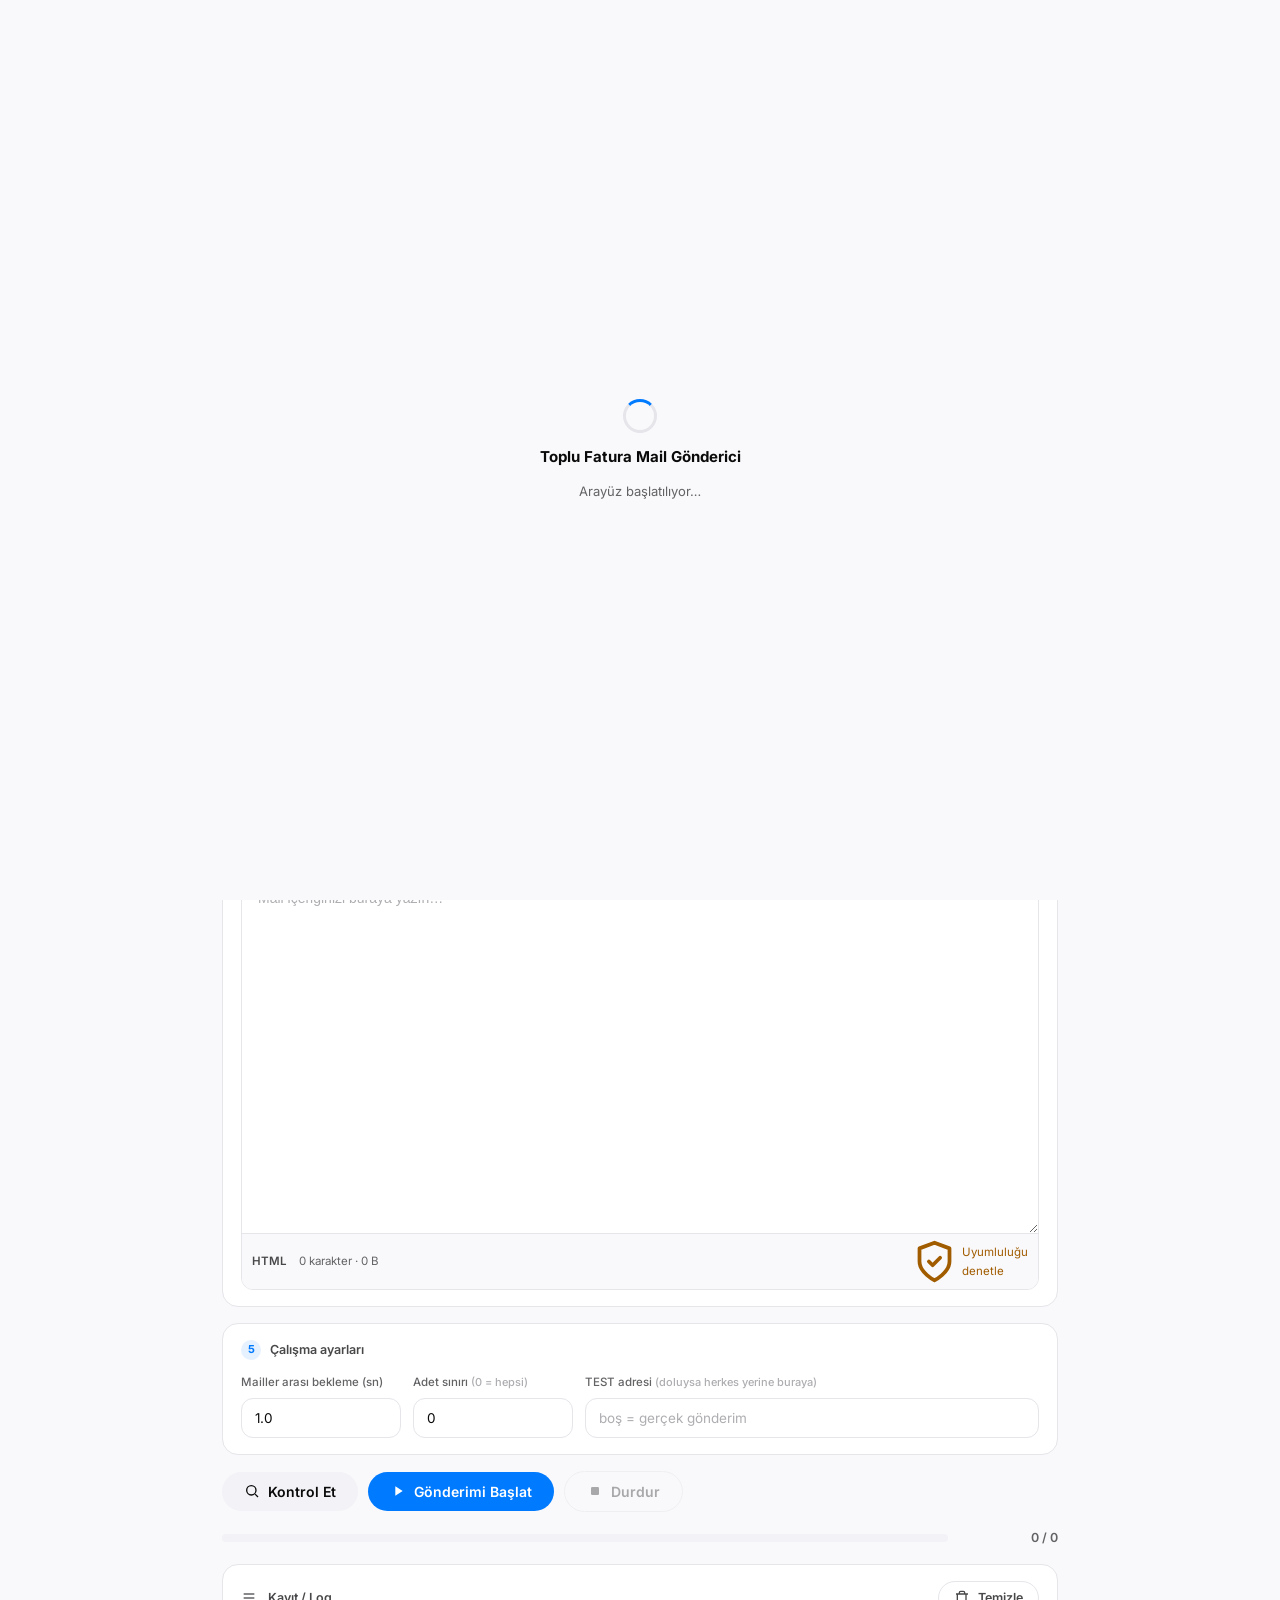
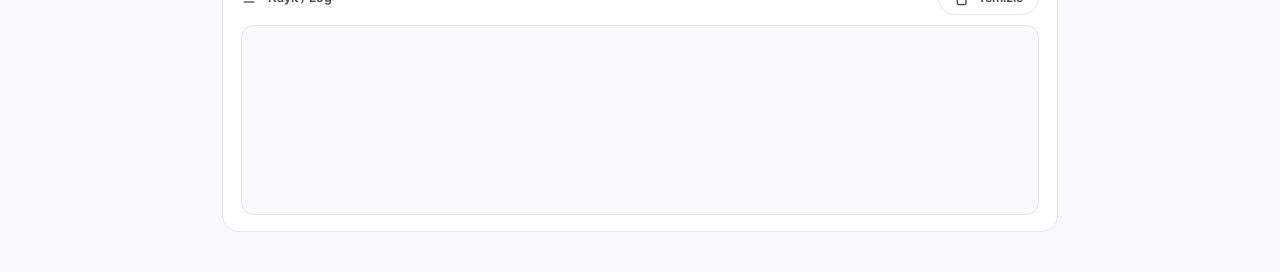
==== commit 1a61f9ca: "cc ve bcc geliştirmeleri" ====
--- a/Python/bulk-mail-sender/web/index.html
+++ b/Python/bulk-mail-sender/web/index.html
@@ -108,6 +108,30 @@
           İçerik HTML
         </label>
       </div>
+      <!-- Kopya alıcılar: sabit adres ya da {Sütun}; birden çok adres ; ile.
+           TEST modunda kullanılmaz (bkz. core.run_job). -->
+      <div class="row" style="margin-bottom:12px;align-items:flex-start">
+        <div class="field" style="min-width:260px">
+          <span class="field-label">CC <span class="hint">(isteğe bağlı — birden çok adres ; ile)</span></span>
+          <div class="row" style="gap:8px;flex-wrap:nowrap">
+            <input type="text" id="cc" placeholder="Örn. muhasebe@sirket.com; {Yetkili E-posta}" style="flex:1" />
+            <button class="btn btn-ghost btn-sm" id="btn-cc-field" title="CC'ye Excel sütunu ekle">
+              <svg viewBox="0 0 24 24" fill="none" stroke="currentColor" stroke-width="2" stroke-linecap="round" stroke-linejoin="round"><path d="M8 3H6a2 2 0 00-2 2v4l-2 3 2 3v4a2 2 0 002 2h2M16 3h2a2 2 0 012 2v4l2 3-2 3v4a2 2 0 01-2 2h-2"/></svg>
+              Alan
+            </button>
+          </div>
+        </div>
+        <div class="field" style="min-width:260px">
+          <span class="field-label">BCC <span class="hint">(gizli kopya — alıcı görmez)</span></span>
+          <div class="row" style="gap:8px;flex-wrap:nowrap">
+            <input type="text" id="bcc" placeholder="Örn. arsiv@sirket.com" style="flex:1" />
+            <button class="btn btn-ghost btn-sm" id="btn-bcc-field" title="BCC'ye Excel sütunu ekle">
+              <svg viewBox="0 0 24 24" fill="none" stroke="currentColor" stroke-width="2" stroke-linecap="round" stroke-linejoin="round"><path d="M8 3H6a2 2 0 00-2 2v4l-2 3 2 3v4a2 2 0 002 2h2M16 3h2a2 2 0 012 2v4l2 3-2 3v4a2 2 0 01-2 2h-2"/></svg>
+              Alan
+            </button>
+          </div>
+        </div>
+      </div>
       <div class="field" style="margin-bottom:12px">
         <span class="field-label">Konu <span class="hint">({Sütun} yazarak kişiselleştirebilirsiniz)</span></span>
         <div class="row" style="gap:8px;flex-wrap:nowrap">
--- a/Python/bulk-mail-sender/web/editor.css
+++ b/Python/bulk-mail-sender/web/editor.css
@@ -258,7 +258,7 @@
 .ed-prev-meta .ln { display: flex; gap: 8px; }
 .ed-prev-meta .k { color: var(--gray-500); min-width: 62px; flex: none; }
 .ed-prev-meta .v { color: var(--black); font-weight: 500; overflow-wrap: anywhere; }
-.ed-prev-meta .v.bad { color: var(--red); }
+.ed-prev-meta .v.bad, .ed-prev-meta .v .bad { color: var(--red); }
 .ed-prev-body { flex: 1; min-height: 0; background: var(--gray-100); padding: 14px; overflow: auto; }
 .ed-prev-body iframe { width: 100%; height: 100%; min-height: 320px; border: 1px solid var(--gray-200); border-radius: var(--radius-sm); background: var(--white); display: block; margin: 0 auto; transition: max-width .2s ease; }
 .ed-prev-body.mobil iframe { max-width: 380px; }
